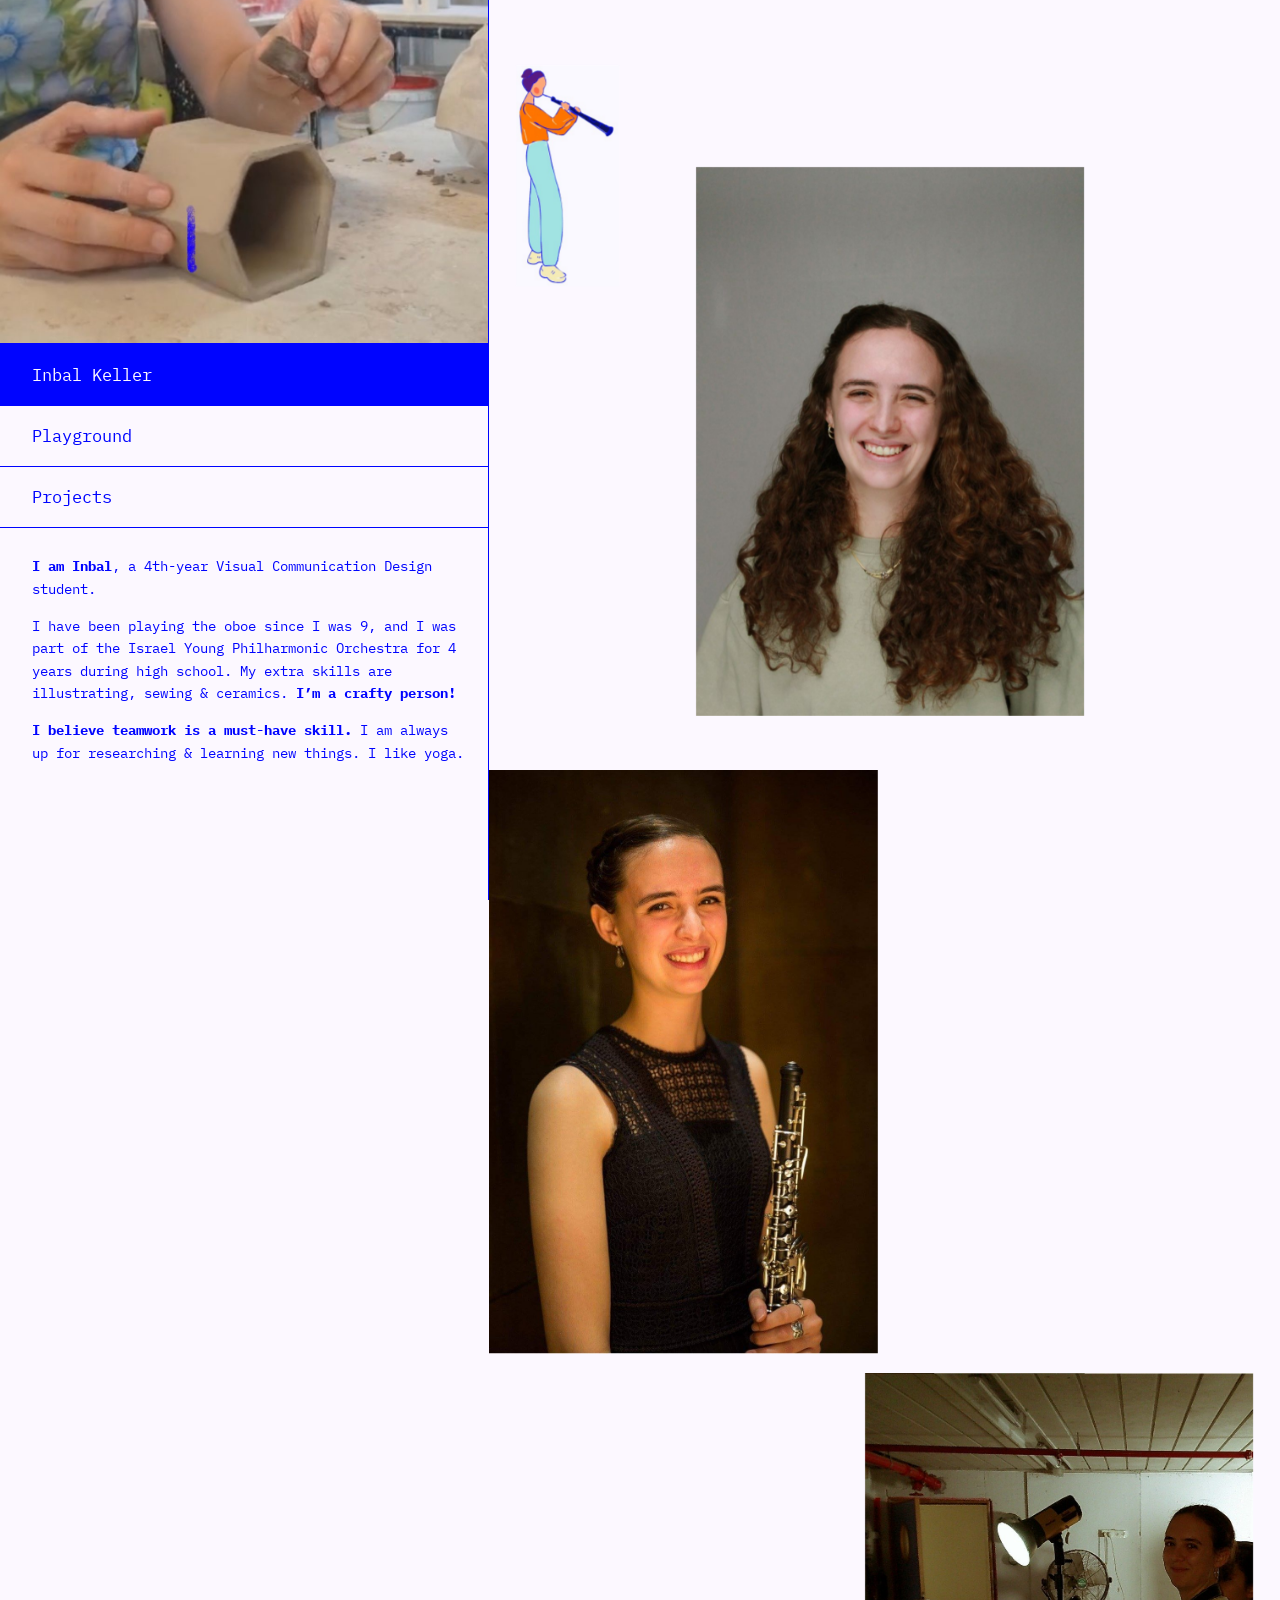
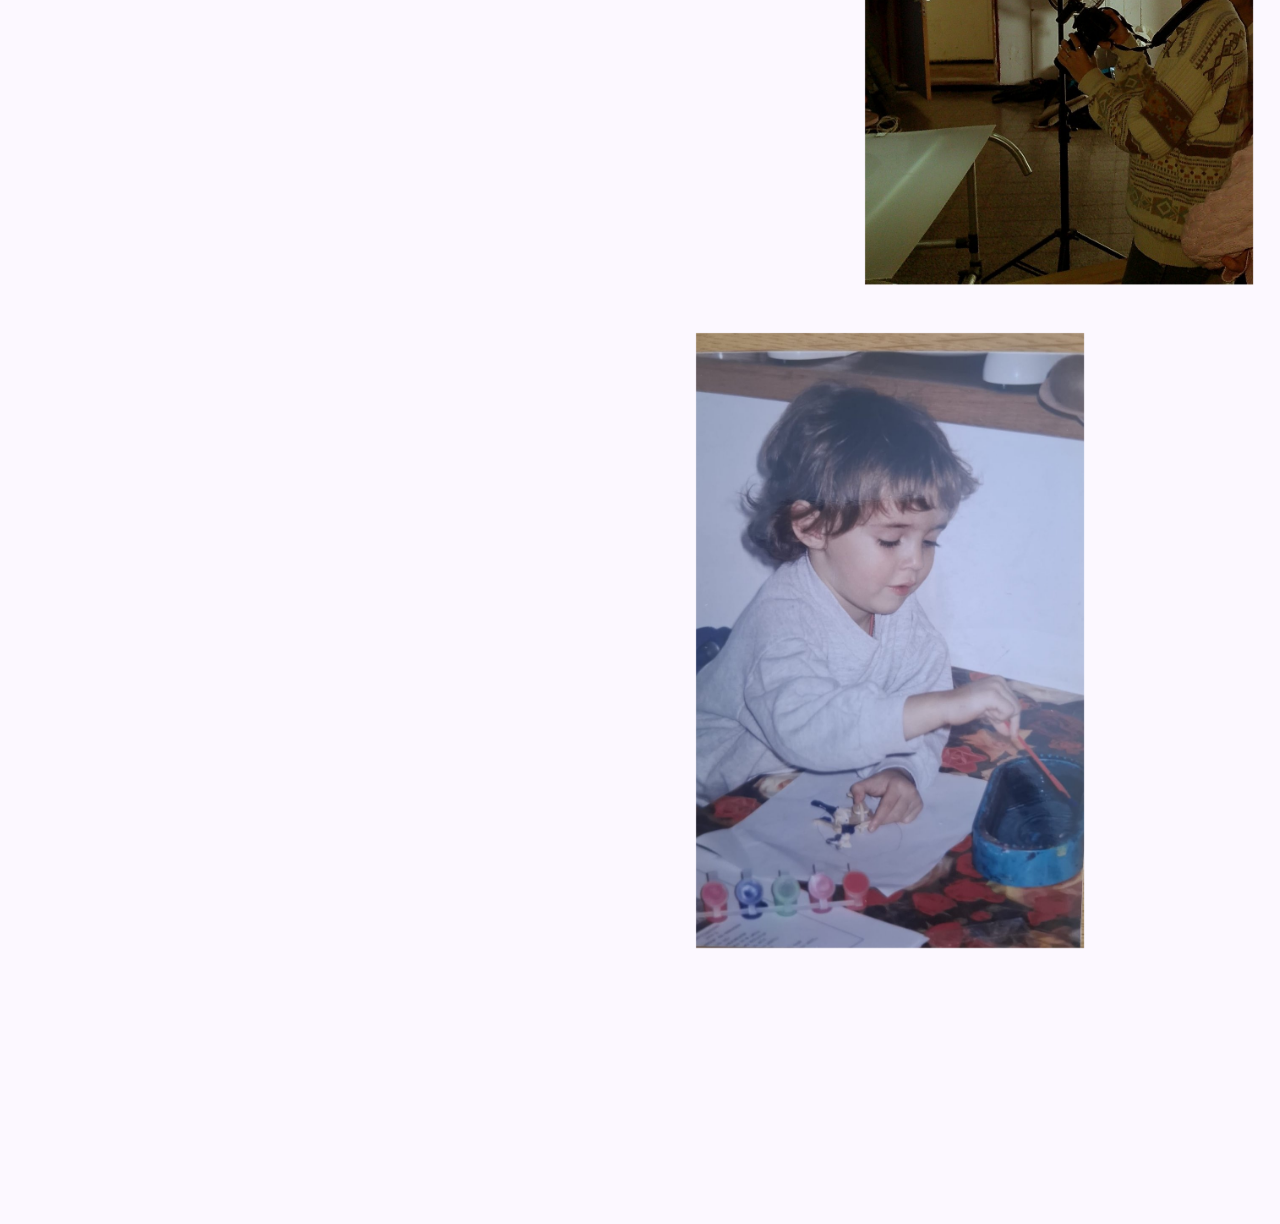
==== about.html @ 400878f7 "Nav: project names with their subtitles site wide Co-Authored-By: Claude Opus 5.5 <noreply@anthropic" ====
<!DOCTYPE html>
<html lang="en">
<head>
  <meta charset="UTF-8">
  <meta name="viewport" content="width=device-width, initial-scale=1.0">
  <title>Inbal Keller | About</title>
  <meta name="description" content="About Inbal Keller — 4th-year Visual Communication Design student, oboist, illustrator and ceramicist.">
  <link rel="canonical" href="https://inbalkeller.com/about.html">
  <meta property="og:type" content="website">
  <meta property="og:site_name" content="Inbal Keller">
  <meta property="og:title" content="Inbal Keller | About">
  <meta property="og:description" content="About Inbal Keller — 4th-year Visual Communication Design student, oboist, illustrator and ceramicist.">
  <meta property="og:url" content="https://inbalkeller.com/about.html">
  <meta property="og:image" content="https://inbalkeller.com/images/share.jpg">
  <meta property="og:image:width" content="1200">
  <meta property="og:image:height" content="630">
  <meta property="og:image:alt" content="Inbal Keller portfolio home page">
  <meta name="twitter:card" content="summary_large_image">
  <meta name="twitter:title" content="Inbal Keller | About">
  <meta name="twitter:description" content="About Inbal Keller — 4th-year Visual Communication Design student, oboist, illustrator and ceramicist.">
  <meta name="twitter:image" content="https://inbalkeller.com/images/share.jpg">
  <meta name="twitter:image:alt" content="Inbal Keller portfolio home page">
  <link rel="preload" href="fonts/ibm-plex-mono-latin-400-normal.woff2" as="font" type="font/woff2" crossorigin>
  <link rel="stylesheet" href="style.css?v=72">
  <script>
    /* a page that animated its own nav before leaving asks the next page to appear without a second transition */
    window.addEventListener('pagereveal', function (e) {
      try { if (sessionStorage.getItem('vtSkip')) { sessionStorage.removeItem('vtSkip'); if (e.viewTransition) e.viewTransition.skipTransition(); } } catch (x) {}
    });
  </script>
</head>
<body class="theme-about">
  <!-- Mobile: bar + hamburger (replaces the side nav under 900px) -->
  <header class="mobile-bar">
    <a class="mobile-bar__name" href="index.html">Inbal Keller</a>
    <button class="menu-toggle" id="menuToggle" type="button" aria-label="Open menu" aria-expanded="false" aria-controls="mobileMenu">
      <span class="menu-toggle__line"></span><span class="menu-toggle__line"></span><span class="menu-toggle__line"></span>
    </button>
  </header>
  <nav class="mobile-menu" id="mobileMenu" aria-label="Main menu">
    <a class="nav-box" href="about.html" aria-current="page">About</a>
    <a class="nav-box" href="playground.html">Playground</a>
    <a class="nav-box nav-box--active" href="index.html">Projects</a>
    <a class="nav-item" href="kabai.html">Kabai Hamangalim – Unity Gameplay</a>
    <a class="nav-item" href="neighborhology.html">Neighborhology – Illustrated Infographics</a>
    <a class="nav-item" href="dia.html">Dia – UX|UI Diabetes Control Dashboard</a>
    <a class="nav-item" href="missp.html">Miss P. Home for Peculiar – Title Sequence</a>
  </nav>

<div class="layout">
  <aside class="sidebar">
    <div class="pg-side__video crop crop--bottom" style="--w:100%; background-image:url(images/playground-pottery-poster.jpg)">
      <video src="web-videos/pottery.mp4" autoplay muted loop playsinline></video>
    </div>
    <nav class="snav" aria-label="Main menu">
      <span class="snav__current" aria-current="page">Inbal Keller</span>
      <a class="snav__row" href="playground.html">Playground</a>
      <a class="snav__row" href="index.html">Projects</a>
    </nav>
    <div class="about-text">
      <p><b>I am Inbal</b>, a 4th-year Visual Communication <br>Design student.</p>
      <p>I have been playing the oboe since I was 9, and I <br>was part of the Israel Young Philharmonic <br>Orchestra for 4 years during high school. My <br>extra skills are illustrating, sewing &amp; <br>ceramics. <b>I’m a crafty person!</b></p>
      <p><b>I believe teamwork is a must-have skill.</b> <br>I am always up for researching &amp; learning new <br>things. I like yoga.</p>
    </div>
  </aside>

  <main class="content about">
    <img class="about-girl" src="images/about-oboe-girl.jpg" alt="Illustration of Inbal playing the oboe" width="260" height="560">
    <!-- Photos scroll up and stick near the top, stacking (Figma prototype) -->
    <div class="ph" style="--top:197; --left:244; --w:459"><img src="images/about-portrait.jpg" alt="Portrait of Inbal Keller" width="918" height="1297"></div>
    <div class="ph" style="--top:910; --left:0; --w:459"><img src="images/about-oboe-photo.jpg" alt="Inbal with her oboe" width="918" height="1380" loading="lazy"></div>
    <div class="ph" style="--top:1622; --left:444; --w:459"><img src="images/about-studio.jpg" alt="Inbal photographing in the studio" width="918" height="1210" loading="lazy"></div>
    <div class="ph" style="--top:2283; --left:244; --w:459"><img src="images/about-child-full.jpg" alt="Inbal as a child" width="918" height="1454" loading="lazy"></div>
  </main>
</div>

<script src="script.js?v=28"></script>
</body>
</html>
---- style.css ----
/* =========================================================
   INBAL KELLER — PORTFOLIO
   Shared styles for every page (mobile-first).
   Source: Figma "portfolio-claude" (exported frames, 1512px wide).
   Desktop (>= 900px) keeps the Figma proportions:
   sidebar 525 / content 987 (of 1512).
   ========================================================= */

/* ---------- Fonts (self-hosted, OFL) ---------- */
@font-face { font-family: "IBM Plex Mono"; font-weight: 400; font-style: normal; font-display: swap; src: url("fonts/ibm-plex-mono-latin-400-normal.woff2") format("woff2"); }
@font-face { font-family: "IBM Plex Mono"; font-weight: 400; font-style: italic; font-display: swap; src: url("fonts/ibm-plex-mono-latin-400-italic.woff2") format("woff2"); }
@font-face { font-family: "IBM Plex Mono"; font-weight: 500; font-style: normal; font-display: swap; src: url("fonts/ibm-plex-mono-latin-500-normal.woff2") format("woff2"); }
@font-face { font-family: "IBM Plex Mono"; font-weight: 700; font-style: italic; font-display: swap; src: url("fonts/ibm-plex-mono-latin-700-italic.woff2") format("woff2"); }
@font-face { font-family: "IBM Plex Mono"; font-weight: 700; font-style: normal; font-display: swap; src: url("fonts/ibm-plex-mono-latin-700-normal.woff2") format("woff2"); }

/* ---------- Design tokens ---------- */
:root {
  --blue: #0004FF;
  --bg: #FCF8FF;            /* page background (home + project pages) */
  --bg-soft: #FCF8FF;       /* one white for the whole site (same as --bg) */
  --bg-dia: #FCF8FF;
  --white: #FCF8FF;          /* one white everywhere */

  --font-plex: "IBM Plex Mono", ui-monospace, Menlo, monospace;

  /* ---- Type scale: exactly three sizes, used everywhere ----
     S = body copy, list items, captions
     M = navigation, sub-headings, buttons, labels
     L = section titles                                         */
  --fs-s: clamp(13px, 0.4vw + 9px, 15px);
  --fs-m: clamp(15px, 0.45vw + 11px, 18px);
  --fs-l: clamp(20px, 0.8vw + 12px, 26px);
  --lh-s: 1.6;
  --lh-m: 1.35;
  --lh-l: 1.2;

  /* ---- Navigation: one system for every page ----
     primary rows (Inbal keller / projects / playground) = M text
     project rows (the four projects)                   = S text */
  /* golden ratio: a main tab is φ (1.618) × a project row */
  --nav-sub-h: clamp(30px, 4.2vh, 40px);
  --nav-h: calc(var(--nav-sub-h) * 1.618);

  /* theme (overridden per page) */
  --c: var(--blue);          /* text, borders, "projects" fill */
  --c-active: #E6E6FF;       /* current project row */
  --c-on: var(--bg);         /* text on filled boxes */
  --font: var(--font-plex);

  --mobile-bar-h: 64px;
  /* one left edge for every nav label, the welcome text and the descriptions */
  --indent: clamp(20px, 2.5vw, 40px);
}

/* Per-page themes (colors from Figma) */
.theme-neighborhology { --c: #E62E36; --c-active: #FFDCE9; }
.theme-kabai          { --c: #0E5140; --c-active: #3AD5AE; }
.theme-missp          { --c: #000000; --c-active: #CECFDE; }
.theme-dia            { --c: #8365AE; --c-active: #E6D5FF; }
.theme-about,
.theme-playground     { --bg: var(--bg-soft); }

/* ---------- Page transitions (cross-document View Transitions) ----------
   Every page opts in, so moving between pages on the same site cross-fades
   instead of flashing white. Browsers without support simply navigate. */
@view-transition { navigation: auto; }

/* Page change: short and smooth. The old page fades out quickly while the new one
   drops straight down; the tabs drop one right after another. Everything finishes
   in about half a second, so nothing waits or gets stuck. */
:root { --vt-ease: cubic-bezier(0.22, 1, 0.36, 1); }
::view-transition-old(root) { animation: vt-fade-out 0.18s linear both; }
::view-transition-new(root) { animation: vt-open 0.45s var(--vt-ease) both; }
@media (min-width: 900px) {
  .side__nav > :nth-child(1), .snav > :nth-child(1) { view-transition-name: tab-1; }
  .side__nav > :nth-child(2), .snav > :nth-child(2) { view-transition-name: tab-2; }
  .side__nav > :nth-child(3), .snav > :nth-child(3) { view-transition-name: tab-3; }
  .snav > :nth-child(4) { view-transition-name: tab-4; }
  .snav > :nth-child(5) { view-transition-name: tab-5; }
  .snav > :nth-child(6) { view-transition-name: tab-6; }
  .snav > :nth-child(7) { view-transition-name: tab-7; }
  .nav-close { view-transition-name: nav-close; }
}
::view-transition-group(tab-1), ::view-transition-group(tab-2), ::view-transition-group(tab-3), ::view-transition-group(tab-4), ::view-transition-group(tab-5), ::view-transition-group(tab-6), ::view-transition-group(tab-7), ::view-transition-group(nav-close) { animation: none; }
/* old tab stays under the new one (lines never vanish), then is gone */
::view-transition-old(tab-1), ::view-transition-old(tab-2), ::view-transition-old(tab-3), ::view-transition-old(tab-4), ::view-transition-old(tab-5), ::view-transition-old(tab-6), ::view-transition-old(tab-7) { animation: vt-hold 0.6s linear both; }
::view-transition-new(tab-1), ::view-transition-new(tab-2), ::view-transition-new(tab-3), ::view-transition-new(tab-4), ::view-transition-new(tab-5), ::view-transition-new(tab-6), ::view-transition-new(tab-7) { animation: vt-open 0.4s var(--vt-ease) both; }
::view-transition-new(tab-2) { animation-delay: 0.03s; }
::view-transition-new(tab-3) { animation-delay: 0.06s; }
::view-transition-new(tab-4) { animation-delay: 0.09s; }
::view-transition-new(tab-5) { animation-delay: 0.11s; }
::view-transition-new(tab-6) { animation-delay: 0.13s; }
::view-transition-new(tab-7) { animation-delay: 0.15s; }
/* the arrow box never moves during a page change */
::view-transition-old(nav-close) { animation: none; opacity: 0; }
::view-transition-new(nav-close) { animation: none; }
@keyframes vt-open  { from { opacity: 0; transform: translateY(-28px); } to { opacity: 1; transform: none; } }
@keyframes vt-fade-out { to { opacity: 0; } }
@keyframes vt-hold { 0%, 99% { opacity: 1; } 100% { opacity: 0; } }
::view-transition-group(root) { animation-duration: 0.45s; }

@media (prefers-reduced-motion: reduce) {
  @view-transition { navigation: none; }
}

/* ---------- Reset ---------- */
*, *::before, *::after { box-sizing: border-box; margin: 0; padding: 0; }

html, body { min-height: 100%; }

body {
  background: var(--bg);
  color: var(--c);
  font-family: var(--font);
  font-size: var(--fs-s);
  line-height: var(--lh-s);
  font-weight: 400;
  -webkit-font-smoothing: antialiased;
  text-rendering: optimizeLegibility;
  font-kerning: normal;
}

img, video { display: block; max-width: 100%; }
img { height: auto; }
a { color: inherit; text-decoration: none; }
ul { list-style: none; }
button { font: inherit; color: inherit; background: none; border: 0; cursor: pointer; }
strong, b { font-weight: 700; }
em { font-style: italic; }

/* Type roles */
.t-s { font-size: var(--fs-s); line-height: var(--lh-s); }
.t-m { font-size: var(--fs-m); line-height: var(--lh-m); }
.t-l { font-size: var(--fs-l); line-height: var(--lh-l); font-weight: 500; letter-spacing: -0.01em; }

:focus-visible { outline: 2px solid var(--c); outline-offset: -4px; }

body.is-loading { overflow: hidden; }

/* =========================================================
   LOADER (home only — first visit in a session)
   ========================================================= */
.loader {
  position: fixed;
  inset: 0;
  z-index: 1000;
  background: var(--bg);
  transition: opacity 0.6s ease, visibility 0.6s ease;
}
.loader__img {
  width: 100%;
  height: 100%;
  max-width: none;
  object-fit: cover;
}
.loader.is-hidden { opacity: 0; visibility: hidden; pointer-events: none; }
.loader.crop { position: fixed; }
.loader-seen .loader { display: none; }
/* Phone: zoom the loader onto the pot's dark opening (no face) */
@media (max-width: 899px) {
  .loader.crop { --w: 106vh !important; --fx: -45% !important; --fy: -73.5% !important; background-size: auto 189vh; background-position: 45% 94%; }  /* shows the hands and the blue writing, never the face */
}
.loader-seen body.is-loading { overflow: auto; }

/* =========================================================
   HOME — nav building blocks
   ========================================================= */
.nav-box {
  display: flex;
  align-items: center;
  justify-content: flex-start;
  width: 100%;
  padding: 0 var(--indent);
  background: var(--bg);
  color: var(--c);
  border-bottom: 1px solid var(--c);
  text-align: left;
  transition: background-color 0.2s ease;
  font-size: var(--fs-m);
  line-height: var(--lh-m);
}
.nav-box--active { background: var(--c); color: var(--c-on); }

.nav-box { height: var(--nav-h); flex: none; }

.nav-item {
  display: flex;
  align-items: center;
  width: 100%;
  justify-content: flex-start;
  text-align: left;
  height: var(--nav-sub-h);
  padding: 0 var(--indent);
  background: var(--bg);
  color: var(--c);
  border-bottom: 1px solid var(--c);
  font-size: var(--fs-s);
  line-height: 1.35;
  transition: background-color 0.2s ease;
}
.nav-item:hover, .nav-item.is-hover { background: #E6E6FF; }

/* ---------- Home: mobile bar + hamburger ---------- */
.mobile-bar {
  font-size: var(--fs-m);
  position: sticky;
  top: 0;
  z-index: 100;
  display: flex;
  align-items: center;
  justify-content: space-between;
  height: var(--mobile-bar-h);
  padding: 0 var(--indent);
  background: var(--bg);
  border-bottom: 1px solid var(--c);
}
.menu-toggle { position: relative; width: 32px; height: 24px; }
.menu-toggle__line {
  position: absolute; left: 0; width: 100%; height: 2px;
  background: var(--c);
  transition: transform 0.3s ease, opacity 0.3s ease;
}
.menu-toggle__line:nth-child(1) { top: 0; }
.menu-toggle__line:nth-child(2) { top: 11px; }
.menu-toggle__line:nth-child(3) { top: 22px; }
.menu-toggle[aria-expanded="true"] .menu-toggle__line:nth-child(1) { transform: translateY(11px) rotate(45deg); }
.menu-toggle[aria-expanded="true"] .menu-toggle__line:nth-child(2) { opacity: 0; }
.menu-toggle[aria-expanded="true"] .menu-toggle__line:nth-child(3) { transform: translateY(-11px) rotate(-45deg); }

.mobile-menu {
  position: fixed;
  top: var(--mobile-bar-h); left: 0; right: 0; bottom: 0;
  z-index: 99;
  display: flex;
  flex-direction: column;
  background: var(--bg);
  overflow-y: auto;
  transform: translateY(-100%);
  visibility: hidden;
  transition: transform 0.35s ease, visibility 0.35s ease;
}
.mobile-menu.is-open { transform: translateY(0); visibility: visible; }
.mobile-menu .nav-box, .mobile-menu .nav-item { flex: none; }
.mobile-menu [aria-current="page"] { background: var(--c-active); }
.mobile-bar__name { font-size: var(--fs-m); }
/* inner pages on mobile: the side nav moves into the hamburger */
@media (max-width: 899px) {
  .sidebar .snav { display: none; }
}
body.menu-open { overflow: hidden; }

/* ---------- Home: mobile stack ---------- */
.side__video { width: 100%; aspect-ratio: 404 / 421; }

/* Zoomed / cropped video, positioned like the Figma frame.
   --w = video width relative to the box, --fx/--fy = focal point */
.crop { position: relative; overflow: hidden; background: #000 center / cover no-repeat; }
.crop > video {
  position: absolute;
  left: 50%; top: 50%;
  width: var(--w, 100%) !important;
  height: auto !important;
  max-width: none;
  transform: translate(var(--fx, -50%), var(--fy, -50%));
}
/* Pottery video: anchored to the bottom so the hands and writing are never cut */
.crop--bottom > video {
  top: auto !important;
  bottom: 0;
  transform: translate(-50%, 3%) !important;   /* a bit more of the top, a bit less desk: the whole mug shows */
  aspect-ratio: 720 / 1280;   /* the pottery video is portrait */
}
.side__nav { display: none; }
.project-list { display: none; }
.welcome { padding: 40px; border-bottom: 1px solid var(--c); }

.tiles__row { display: flex; flex-direction: column; }
.tile { display: block; overflow: hidden; }
.tile { min-width: 0; min-height: 0; }
.tile img, .tile video { width: 100%; height: 100%; max-width: none; object-fit: cover; }
.tile--missp video { object-position: left center; }

/* Tile hover (Figma prototype): tile fades out, blue label appears */
.tile { position: relative; }
.tile::after {
  content: "";
  position: absolute; inset: 0;
  background: rgba(252, 248, 255, 0.8);
  opacity: 0;
  transition: opacity 0.3s ease;
  pointer-events: none;
}
.tile__label {
  /* Figma: IBM Plex Mono bold italic, centred on each tile */
  position: absolute;
  z-index: 2;
  inset: 0;
  display: flex;
  align-items: center;
  justify-content: center;
  padding: 0 16px;
  text-align: center;
  color: var(--blue);
  font-weight: 700;
  font-style: italic;
  font-size: var(--fs-m);
  line-height: var(--lh-m);
  opacity: 0;
  transition: opacity 0.3s ease;
  pointer-events: none;
}
.tile:hover::after, .tile:focus-visible::after,
.tile:hover .tile__label, .tile:focus-visible .tile__label { opacity: 1; }
/* phones: the first tap shows the hover look (class added in script.js), the second tap opens the project */
.tile.is-tapped::after, .tile.is-tapped .tile__label { opacity: 1; }
.tile--neighborhology { aspect-ratio: 437 / 519; }
.tile--missp          { aspect-ratio: 671 / 519; }
.tile--kabai          { aspect-ratio: 641 / 461; }
.tile--dia            { aspect-ratio: 467 / 461; background: var(--bg-dia); }

/* =========================================================
   INNER PAGES — sidebar (mobile first)
   ========================================================= */
.layout { display: flex; flex-direction: column; }

.sidebar { container-type: inline-size; border-bottom: 1px solid var(--c); }

.snav { display: flex; flex-direction: column; }
.snav a, .snav span {
  display: flex;
  align-items: center;
  justify-content: flex-start;
  text-align: left;
  padding: 0 var(--indent);
  border-bottom: 1px solid var(--c);
  background: var(--bg);
  color: var(--c);
  font-size: var(--fs-m);
  line-height: var(--lh-m);
  transition: background-color 0.2s ease;
}
.snav a, .snav span { height: var(--nav-h); flex: none; }
.snav__group   { background: var(--c) !important; color: var(--c-on) !important; }
.snav a.snav__item, .snav span.snav__item { height: auto; min-height: var(--nav-sub-h); padding-top: 4px; padding-bottom: 4px; font-size: var(--fs-s); line-height: 1.3; }
.snav__item[aria-current="page"] { background: var(--c-active) !important; }
.snav a:hover { background: var(--c-active); }

.desc { padding: 32px var(--indent) 40px; max-width: 44em; }
.desc h2 {
  font-size: var(--fs-m);
  line-height: var(--lh-m);
  font-weight: 500;
}
.desc p {
  font-size: var(--fs-s);
  line-height: var(--lh-s);
  font-weight: 400;
  margin-top: 0.4em;
}
.desc p + h2 { margin-top: 1.6em; }
/* text re-flows naturally instead of hard Figma line breaks */
.desc br, .about-text br, .canvas .t-b br, .canvas .t-r br { display: none; }

.content { container-type: inline-size; min-width: 0; }

/* Content building blocks */
.block-img { display: block; width: 100%; height: auto; }
.block-video { position: relative; width: 100%; overflow: hidden; background: transparent; }
.block-video video { width: 100%; height: 100%; object-fit: cover; }

.cta {
  display: flex;
  align-items: center;
  justify-content: center;
  min-height: 100px;
  background: var(--cta-bg, var(--c));
  color: var(--cta-fg, var(--bg));
  font-family: var(--font-plex);
  font-size: var(--fs-m);
  line-height: var(--lh-m);
  font-weight: 500;
  transition: opacity 0.2s ease;
}
.cta:hover { opacity: 0.9; }

/* Free-form section (absolutely placed on desktop, stacked on mobile) */
.canvas { position: relative; padding: 32px 20px; }
.canvas > * + * { margin-top: 24px; }
.canvas img { width: 100%; height: auto; }
.canvas .t-h { font-size: var(--fs-l); line-height: var(--lh-l); font-weight: 500; letter-spacing: -0.01em; }
.canvas .t-b, .canvas .t-r { font-size: var(--fs-s); line-height: var(--lh-s); font-weight: 400; }
.canvas .t-h + .t-b, .canvas .t-h + .t-r { margin-top: 10px; }
.canvas .label { font-size: var(--fs-m); line-height: var(--lh-m); font-weight: 500; }

/* Miss P black section */
.missp-black { background: #000; color: #fff; font-family: var(--font-plex); }

/* Kabai white section */
.fbx-section { background: var(--white); padding: 32px var(--indent) 40px; }
.fbx-section .label { font-size: var(--fs-m); line-height: var(--lh-m); font-weight: 500; margin-bottom: 16px; }
/* loose, staggered layout: 4 on top, 3 below shifted half a step, alternating heights */
.fbx-row { display: grid; grid-template-columns: repeat(8, 1fr); gap: 0; }
.fbx { grid-column: span 2; }
.fbx:nth-child(5) { grid-column: 2 / span 2; }
.fbx:nth-child(even) { transform: translateY(9%); }
.fbx:nth-child(n+5) { margin-top: -4%; }
@media (max-width: 899px) { .fbx-row { grid-template-columns: repeat(4, 1fr); } .fbx:nth-child(5) { grid-column: span 2; } .fbx:nth-child(7) { grid-column: 2 / span 2; } .fbx:nth-child(n+5) { margin-top: 0; } }
.fbx { margin: 0; display: flex; flex-direction: column; min-height: 0; }
.fbx model-viewer {
  flex: 1 1 auto; width: 100%; aspect-ratio: 1 / 1; height: auto; min-height: 0; display: block;
  background: transparent; border: 0;
  --poster-color: transparent; --progress-bar-color: transparent; cursor: grab;
  clip-path: inset(0 0 2px 0);   /* hide a 1px loading line at the bottom edge */
}
.fbx model-viewer:active { cursor: grabbing; }
.fbx figcaption { margin-top: 8px; font-size: var(--fs-s); }
.kabai-white { background: var(--white); min-height: 240px; }

/* Playground: panels stack — each sticks, the next scrolls over it */
.pg-panel { position: relative; overflow: hidden; background: var(--bg); }
.pg-panel > img { display: block; width: 100%; height: 100%; object-fit: cover; }
/* every item sticks; the next one slides up over it (desktop + mobile) */
.pg-panel { position: sticky; top: var(--stick, 0px); box-shadow: 0 -12px 30px rgba(0,0,0,0.18); }
/* Playground media stack */
.pg-stack { position: relative; }
.pg-stack img { width: 100%; height: auto; }
.pg-video { position: absolute; overflow: hidden; }
.pg-video video { width: 100%; height: 100%; object-fit: cover; }
.pg-video--interceptor { left: calc(78 / 986 * 100%); top: calc(812 / 3485 * 100%); width: calc(848 / 986 * 100%); height: calc(478 / 3485 * 100%); }
.pg-video--stutter     { left: calc(114 / 986 * 100%); top: calc(1421 / 3485 * 100%); width: calc(776 / 986 * 100%); height: calc(435 / 3485 * 100%); }


/* Playground sidebar */
.pg-side__video { width: 100%; aspect-ratio: 524 / 384; border-bottom: 1px solid var(--c); }
.theme-playground .snav a, .theme-playground .snav span { background: var(--white); }
.theme-playground .snav__current { background: var(--c) !important; color: var(--c-on) !important; }

/* About */
.about-text { padding: 28px var(--indent); font-size: var(--fs-s); line-height: var(--lh-s); }
.about-text p + p { margin-top: 1em; }
.about { display: flex; flex-direction: column; gap: 24px; padding: 24px 20px 40px; }
.about-girl { width: 90px; }
.about .ph img { width: 100%; height: auto; }
.snav__current { background: var(--c) !important; color: var(--c-on) !important; }

/* Mobile: comfortable reading sizes */
@media (max-width: 899px) {
  :root { --fs-s: 15px; --fs-m: 17px; --fs-l: 22px; --nav-sub-h: 40px; --nav-h: calc(40px * 1.618); }
  .canvas { aspect-ratio: auto !important; }
  .canvas > * { width: auto !important; }
  .canvas img { width: 100% !important; }
  .cta { aspect-ratio: auto !important; }
}

/* =========================================================
   DESKTOP (>= 900px) — Figma 1512 wide, scaled proportionally
   ========================================================= */
@media (min-width: 900px) {

  /* ---------- Home ---------- */
  .mobile-bar, .mobile-menu { display: none; }

  .home {
    display: flex; height: 100vh; overflow: hidden;
  }


  .side {
    flex: 0 0 calc(404 / 1512 * 100%);   /* Figma home: 404 of 1512 */
    display: grid;
    /* Figma reference: video 288 · rows 103 / 92 / 94 · text area 373 (of 950) */
    grid-template-rows: minmax(0, 288fr) minmax(0, 103fr) minmax(0, 92fr) minmax(0, 94fr) minmax(0, 373fr);
    height: 100%;
    border-right: 1px solid var(--c);
  }
  .side__video { width: 100%; height: 100%; aspect-ratio: auto; min-height: 0; }
  .side__nav { display: contents; }
  .side__nav .nav-box { height: auto; }
  .side__nav .nav-box--first { border-top: 1px solid var(--c); }
  .side__slot { position: relative; min-height: 0; display: flex; flex-direction: column; overflow: hidden; }

  /* Project list: hidden until hovered/clicked, then grows open ("smart animate")
     and pushes the welcome text down — as in Figma "home open bar". */
  .project-list {
    display: grid;
    --row: max(var(--nav-sub-h), 5.1vh);   /* Figma open bar: ~44 of 856 */
    grid-template-rows: repeat(4, auto);
    flex: none;
    max-height: 0;
    overflow: hidden;
    transition: max-height 0.55s cubic-bezier(0.34, 1.25, 0.64, 1);
  }
  .project-list.is-open { max-height: calc(var(--row) * 6); }
  .project-list .nav-item { height: auto; min-height: var(--row); padding-top: 4px; padding-bottom: 4px; line-height: 1.3; }
  .project-list li {
    opacity: 0;
    transform: translateY(-10px);
    transition: opacity 0.3s ease, transform 0.45s cubic-bezier(0.34, 1.56, 0.64, 1);
  }
  .project-list.is-open li { opacity: 1; transform: none; }
  .project-list.is-open li:nth-child(2) { transition-delay: 0.05s; }
  .project-list.is-open li:nth-child(3) { transition-delay: 0.1s; }
  .project-list.is-open li:nth-child(4) { transition-delay: 0.15s; }
  .project-list.is-open + .welcome { margin-top: 3vh; }

  .welcome {
    /* Figma reference: left-aligned, same size as the nav, ~63/950 below the nav */
    position: static;
    margin: 6.6vh 16px 0 var(--indent);
    transition: margin-top 0.55s cubic-bezier(0.34, 1.25, 0.64, 1);
    padding: 0; border: 0;
    text-align: left;
    font-size: var(--fs-m);
    line-height: 1.3;
  }
  .project-list li { display: flex; }


  .tiles { flex: 1 1 auto; display: flex; flex-direction: column; height: 100%; }
  .tiles__row { flex-direction: row; min-height: 0; }
  .tiles__row--top    { flex: 519 1 0; }
  .tiles__row--bottom { flex: 461 1 0; }
  .tile { aspect-ratio: auto; height: 100%; }
  .tile--neighborhology { flex: 437 1 0; }
  .tile--missp          { flex: 671 1 0; }
  .tile--kabai          { flex: 641 1 0; }
  .tile--dia            { flex: 467 1 0; }

  /* ---------- Inner pages ---------- */
  /* 1u = 1px of the 1512px Figma frame */
  .layout {
    --u: calc(100vw / 1512);
    flex-direction: row;
    align-items: flex-start;
  }

  .sidebar {
    position: sticky;
    top: 0;
    flex: 0 0 calc(525 / 1512 * 100%);
    height: 100vh;
    overflow: hidden;           /* nav stays fixed on the left, never scrolls */
    border-bottom: 0;
    border-right: 1px solid var(--c);
  }

  .content { flex: 1 1 0; }

  /* Figma nav: name 143 · projects 87 · items 36 · playground 48 */
  .snav { border-top: 1px solid var(--c); }
  /* rows follow the Figma proportions, but shrink on short screens
     so the whole sidebar always fits without scrolling */


  .desc { padding: min(calc(var(--u) * var(--pt, 42)), 3vh) calc(var(--u) * 20) 8px var(--indent); }
  .desc p + h2 { margin-top: min(1.6em, 2vh); }
  .desc { max-width: none; }

  .cta { min-height: 0; }

  /* Free-form canvas: children placed with design coordinates */
  .canvas { padding: 0; }
  .canvas > * + * { margin-top: 0; }
  .canvas > * { position: absolute; }

  .kabai-white { min-height: 0; }

  /* Playground sidebar: video 384 · rows 178 / 232 / 178 */
  .theme-playground .snav { border-top: 0; }
  /* video fills the column above the nav, like Home */
  .theme-playground .sidebar { display: flex; flex-direction: column; }
  .theme-playground .pg-side__video { aspect-ratio: auto; flex: 0 1 calc(var(--u) * 384); min-height: 72px; }
  .theme-playground .snav { flex: none; border-bottom: 1px solid var(--c); }
  .theme-playground .snav a:last-child, .theme-playground .snav span:last-child { border-bottom: 0; }

  /* About: same sidebar as Playground (video, nav, text);
     photos scroll and stick near the top, stacking (Figma prototype).
     Content = 2580 design px tall. */
  .theme-about .sidebar { display: flex; flex-direction: column; }
  /* Figma: video 420px tall (of 1512); shrinks on short screens so the text always fits */
  .theme-about .pg-side__video { aspect-ratio: auto; flex: 0 1 calc(var(--u) * 420); min-height: 72px; }
  .theme-about .snav, .theme-about .about-text { flex: none; }
  .theme-about .about-text { padding: min(calc(var(--u) * 40), 3vh) 20px 16px var(--indent); }
  .about { display: block; position: relative; padding: 0;
    /* tall enough for the last (baby) photo to scroll all the way up and stick at the top too */
    height: max(calc(var(--u) * 3020), calc(var(--u) * 2273 + 100vh)); }
  .about-girl { position: absolute; left: calc(var(--u) * 32); top: calc(var(--u) * 77); width: calc(var(--u) * 121); }
  .about .ph {
    position: absolute;
    top: calc(var(--u) * var(--top));
    bottom: 0;
    left: calc(var(--u) * var(--left));
    width: calc(var(--u) * var(--w));
  }
  .about .ph img { position: sticky; top: calc(var(--u) * 10); width: 100%; }
}

/* ---------- Playground layers (Figma: each image is its own layer) ----------
   Positions are Figma px inside the 987px-wide content column; --pu scales them.
   Three sections (flowers, dog, frame of photos): each one stops when its bottom
   reaches the bottom of the screen, and the next section slides up over it. */
.pg-layers { position: relative; container-type: inline-size; --pg-top: var(--mobile-bar-h); }
.pg-layers > * { --pu: calc(100cqw / 987); }
.pg-group { background: var(--bg); position: relative; height: calc(var(--gh) * var(--pu)); overflow-x: clip; }  /* scrolls normally, like the Figma prototype */
.pg-group:first-child { overflow: clip; }
.pgl { position: absolute; left: calc(var(--x) * var(--pu)); top: calc(var(--y) * var(--pu)); width: calc(var(--w) * var(--pu)); height: calc(var(--h) * var(--pu)); }
.pgl__in { display: block; width: 100%; height: 100%; max-width: none; }
img.pgl__in { object-fit: cover; }
.pgl__video { overflow: hidden; }
.pgl__video video { width: 100%; height: 100%; object-fit: cover; }
@media (min-width: 900px) { .pg-layers { --pg-top: 0px; } }

/* DIA: micro animations play on top of the page image, in their Figma spots */
.dia-anim { position: relative; }
.dia-anim > img { display: block; width: 100%; height: auto; }
.dia-anim__v { position: absolute; object-fit: cover; display: block; }

/* ---------- One nav for every page (desktop) ----------
   Golden ratio: the left column is 1 : 1.618 to the content (38.2% of the width),
   and the pottery video above the nav is 38.2% of the screen height.
   Every tab has the same height on every page. */
@media (min-width: 900px) {
  :root { --side-w: calc(100% / 2.618); --vid-h: calc(100vh / 2.618); }
  .side, .sidebar { flex: 0 0 var(--side-w) !important; }
  .side { display: flex !important; flex-direction: column; }
  .side__video { flex: 0 0 var(--vid-h) !important; height: var(--vid-h) !important; }
  .side__nav .nav-box { height: var(--nav-h) !important; flex: none; }
  .side__slot { flex: 1 1 0; }
  .theme-playground .pg-side__video, .theme-about .pg-side__video { flex: 0 0 var(--vid-h) !important; height: var(--vid-h); min-height: 0; }
  .snav a, .snav span { height: var(--nav-h); }
  .snav a.snav__item, .snav span.snav__item { height: var(--nav-sub-h); min-height: 0; padding-top: 0; padding-bottom: 0; }
  .project-list { --row: var(--nav-sub-h); }
  .project-list .nav-item { height: var(--nav-sub-h); min-height: 0; padding-top: 0; padding-bottom: 0; }
}

/* Playground (Figma): the three tabs share all the space under the video */
@media (min-width: 900px) {
  .theme-playground .snav { flex: 1 1 auto; display: flex; flex-direction: column; border-bottom: 0; }
  .theme-playground .snav > a, .theme-playground .snav > span { flex: 1 1 0; height: auto; min-height: var(--nav-h); }
  .theme-playground .snav > :last-child { border-bottom: 0; }
}

/* Home: a thin blue stroke around every project tile (one line between tiles, never doubled) */
.tile { position: relative; }
.tile::before {
  content: ""; position: absolute; inset: 0; pointer-events: none; z-index: 3;
  border-right: 1px solid var(--blue); border-bottom: 1px solid var(--blue);
}
.tiles__row--top .tile::before { border-top: 1px solid var(--blue); }
@media (max-width: 899px) { .tile::before { border-left: 1px solid var(--blue); } .tiles__row--top .tile:first-child::before { border-top: 0; } }

/* ---------- Magnetic intro (first visit only, Home) ----------
   Every tab and tile flies in from a different side of the screen in a straight
   line and snaps into place with a small magnetic overshoot. */
html.intro body { overflow: hidden; }
html.intro .side__video, html.intro .side__nav > *, html.intro .welcome, html.intro .tile,
html.intro .mobile-bar {
  animation: mag-in 0.75s cubic-bezier(0.34, 1.3, 0.64, 1) both; will-change: transform;
}
@keyframes mag-in { from { transform: var(--from); opacity: 0; } 25% { opacity: 1; } to { transform: none; opacity: 1; } }
html.intro .side__video                 { --from: translateY(-100vh); animation-delay: 0.03s; }
html.intro .side__nav > :nth-child(1)   { --from: translateX(-100vw); animation-delay: 0.12s; }
html.intro .side__nav > :nth-child(2)   { --from: translateX(100vw);  animation-delay: 0.17s; }
html.intro .side__nav > :nth-child(3)   { --from: translateX(-100vw); animation-delay: 0.23s; }
html.intro .welcome                     { --from: translateY(100vh);  animation-delay: 0.30s; }
html.intro .tile--neighborhology        { --from: translateY(-100vh); animation-delay: 0.07s; }
html.intro .tile--missp                 { --from: translateX(100vw);  animation-delay: 0.15s; }
html.intro .tile--kabai                 { --from: translateY(100vh);  animation-delay: 0.20s; }
html.intro .tile--dia                   { --from: translateX(100vw);  animation-delay: 0.25s; }
html.intro .mobile-bar                  { --from: translateY(-100%); }
/* the old video loader is gone */
.loader { display: none !important; }

/* ---------- Project pages: the whole nav column can be closed ----------
   Closing slides the nav away to the left and the project fills the screen;
   a slim tab on the left edge brings it back. */
.nav-close { display: none; }
@media (min-width: 900px) {
  .sidebar { transition: flex-basis 0.6s cubic-bezier(0.65, 0, 0.35, 1), border-color 0.6s; }
  .layout.nav-closed .sidebar { flex-basis: 0 !important; border-right-color: transparent; }
  /* Figma: a square box hanging off the top of the nav, same stroke, thin arrow */
  .nav-close {
    display: grid; place-items: center;
    position: fixed; z-index: 50; top: 0; left: var(--nav-edge, calc(100vw / 2.618));
    width: clamp(56px, calc(100vw * 80 / 1512), 92px); aspect-ratio: 1;
    background: var(--bg); color: var(--c);
    border: 0; border-right: 1px solid var(--c); border-bottom: 1px solid var(--c); border-top: 0; border-left: 0; outline: none; box-shadow: none; -webkit-appearance: none; appearance: none;
    cursor: pointer; transition: left 0.6s cubic-bezier(0.65, 0, 0.35, 1), background-color 0.2s;
  }
  .nav-close:hover { background: var(--c-active); }
  .nav-close svg { width: 46%; height: 46%; transition: transform 0.6s cubic-bezier(0.65, 0, 0.35, 1); }
  .layout.nav-closed .nav-close { left: 0; border-left: 0; }
  .layout.no-anim .sidebar, .layout.no-anim .nav-close, .layout.no-anim .nav-close svg { transition: none; }
}
@media (min-width: 900px) {
  /* while the nav slides away its contents keep their size (no squeezing) */
  .layout:has(.nav-close) .sidebar > * { width: var(--side-px, calc(100vw / 2.618)); flex-shrink: 0; }
  .layout.nav-closed .sidebar { border-right-width: 0; }
}

.nav-close:focus-visible { outline: 2px solid var(--c); outline-offset: -4px; }

/* ---------- Neighborhology changing data card ---------- */
.ncard-wrap{position:relative}
.ncard-wrap>img{display:block;width:100%;height:auto}
.ncard{position:absolute}
.ncard__img{position:absolute;inset:0;width:100%;height:100%;opacity:0;transition:opacity .25s;pointer-events:none}
.ncard__img.is-on{opacity:1}
.ncard__btn{position:absolute;top:93.7%;height:5.2%;cursor:pointer;background:transparent;border:0;padding:0}
.ncard__next{left:30%;width:40%}
.ncard__prev{left:33%;width:16%;display:none}
.ncard__fwd{left:50.4%;width:16%;display:none}
.ncard:not([data-i="0"]) .ncard__next{display:none}
.ncard:not([data-i="0"]) .ncard__prev,.ncard:not([data-i="0"]) .ncard__fwd{display:block}

/* ---------- Nav closed: the project grows, but keeps the same view ----------
   The column gets bigger than in the grid, but never so big that a full
   picture (or the data card) no longer fits the screen. Centered. */
@media (min-width: 900px) {
  .layout:has(.nav-close) .content { transition: padding 0.6s cubic-bezier(0.65, 0, 0.35, 1); }
  .layout.nav-closed .content { padding-inline: max(0px, calc((100vw - 130vh) / 2)); }
  .layout.no-anim .content { transition: none; }
  /* Kabai 3D section scales with the column like the pictures do */
  .fbx-section { padding: 3.43cqw 4.05cqw 4.28cqw; }
  .fbx-section .label { font-size: max(var(--fs-m), 1.82cqw); line-height: 1.4; margin-bottom: 1.71cqw; }
  .fbx figcaption { font-size: max(var(--fs-s), 1.5cqw); margin-top: 0.86cqw; }
}
.ncard { cursor: pointer; }

/* ---------- Neighborhology: view each map full screen ---------- */
.nzoom-wrap { position: relative; }
.nzoom-wrap > img { display: block; width: 100%; height: auto; }
.nzoom {
  position: absolute; padding: 0; border: 0; background: transparent;
  cursor: url("data:image/svg+xml,%3Csvg xmlns='http://www.w3.org/2000/svg' width='48' height='48' viewBox='0 0 48 48'%3E%3Ccircle cx='24' cy='24' r='20' fill='none' stroke='%23E62E36' stroke-width='2'/%3E%3C/svg%3E") 24 24, zoom-in;
}
.nzoom:focus-visible { outline: 2px solid var(--c); outline-offset: -2px; }
.lightbox {
  position: fixed; inset: 0; z-index: 200; background: var(--bg);
  display: grid; place-items: center; opacity: 0; transition: opacity 0.25s ease;
}
.lightbox[hidden] { display: none; }
.lightbox.is-open { opacity: 1; }
.lightbox__img { max-width: 100vw; max-height: 100vh; width: auto; height: 100vh; object-fit: contain; display: block; }
.lightbox__x {
  position: fixed; top: 0; right: 0; display: grid; place-items: center;
  width: clamp(56px, calc(100vw * 80 / 1512), 92px); aspect-ratio: 1;
  background: var(--bg); color: var(--c); cursor: pointer; padding: 0;
  border: 0; border-left: 1px solid var(--c); border-bottom: 1px solid var(--c);
}
.lightbox__x:hover { background: var(--c-active); }
.lightbox__x svg { width: 46%; height: 46%; }
html.lb-open, html.lb-open body { overflow: hidden; }

/* Playground: the flowers and the dog stay put as a background,
   and the first two videos scroll over them, until the postcards slide in. */
.pg-group--stick { height: calc((var(--gh) + var(--gx)) * var(--pu)); }
.pg-bg {
  position: sticky; display: block;
  top: min(var(--pg-top), calc(100vh - var(--bh) * var(--pu)));
  height: calc(var(--bh) * var(--pu)); overflow: hidden;
}
.pg-group--stick > .pgl { z-index: 1; }

/* Prototype buttons: always as wide as the screen, also when the nav is closed */
@media (min-width: 900px) {
  .layout.nav-closed .cta { margin-inline: calc(-1 * max(0px, calc((100vw - 130vh) / 2))); transition: margin 0.6s cubic-bezier(0.65, 0, 0.35, 1); }
}
/* DIA: "Skip To Prototype" follows the user while scrolling */
.cta--sticky { position: sticky; bottom: 0; z-index: 40; }
/* button height follows the project column (Figma ratio), never the screen width */
.cta { height: calc(100cqw * var(--cta-h, 152) / 986); aspect-ratio: auto; }
/* data card buttons: exact Figma hit areas (set inline) */
.ncard__btn { top: auto; height: auto; }
.ncard__img { object-fit: fill; }
/* Miss P.: when the nav is closed, the sides are the same black as the project */
@media (min-width: 900px) { .theme-missp .layout.nav-closed .content { background: #000; } }

/* Playground: page background from Figma (the nav keeps its own colors) */
.theme-playground { --pg-bg: #FEFDEF; }
.theme-playground .content, .theme-playground .pg-group { background: var(--pg-bg); }
/* data card arrows: nav-bar red boxes, arrow centred (← mirrors →) */
.ncard__prev, .ncard__fwd {
  background: #fff; color: var(--c); border: max(1.5px, 0.16cqw) solid var(--c);
  display: none; place-items: center; container-type: normal;
}
.ncard:not([data-i="0"]) .ncard__prev, .ncard:not([data-i="0"]) .ncard__fwd { display: grid; }
.ncard__prev svg, .ncard__fwd svg { width: 46%; height: auto; display: block; }
.ncard__fwd svg { transform: scaleX(-1); }
.ncard__prev:hover, .ncard__fwd:hover { background: var(--c-active); }

/* ---------- Nav close/open: smooth (transform + opacity only) ---------- */
@media (min-width: 900px) {
  .layout:has(.nav-close) .sidebar,
  .layout:has(.nav-close) .nav-close,
  .layout:has(.nav-close) .cta { transition: none !important; }
  .layout:has(.nav-close) .content { transition: opacity 0.22s ease !important; }
  .layout:has(.nav-close) .sidebar { will-change: transform; }
  .layout:has(.nav-close) .nav-close { will-change: transform; }
  .layout.nav-fade .content { opacity: 0; }
  .layout.nav-anim-out .sidebar, .layout.nav-pre-in .sidebar { transform: translateX(-100%); }
  .layout.nav-anim-out .nav-close, .layout.nav-pre-in .nav-close { transform: translateX(calc(-1 * var(--nav-edge, 38.2vw))); }
  .layout.nav-anim-out .sidebar, .layout.nav-anim-out .nav-close,
  .layout.nav-anim-in .sidebar,
  .layout:not(.no-anim):not(.nav-pre-in) .sidebar,
  .layout:not(.no-anim):not(.nav-pre-in) .nav-close { transition: transform 0.46s cubic-bezier(0.65, 0, 0.35, 1) !important; }
  .layout.no-anim .sidebar, .layout.no-anim .nav-close, .layout.no-anim .content { transition: none !important; }
}

/* ---------- Home on phones: the four projects as a 2 x 2 grid (Figma "home mobile") ----------
   Neighborhology | Kabai
   Miss P.        | Dia            */
@media (max-width: 899px) {
  .tiles { display: grid; grid-template-columns: 1fr 1fr; }
  .tiles__row { display: contents; }
  .tile, .tile--neighborhology, .tile--missp, .tile--kabai, .tile--dia { aspect-ratio: 3 / 4; }
  .tile--neighborhology { order: 1; }
  .tile--kabai          { order: 2; }
  .tile--missp          { order: 3; }
  .tile--dia            { order: 4; }
  .tile__label { padding: 0 10px; font-size: 14px; line-height: 1.35; }
  /* one thin line between tiles, never doubled */
  .tile::before, .tiles__row--top .tile::before, .tiles__row--top .tile:first-child::before {
    border: 0; border-bottom: 1px solid var(--blue);
  }
  .tile--neighborhology::before, .tile--missp::before { border-right: 1px solid var(--blue) !important; }
}
@media (max-width: 899px) {
  .tile--kabai > video { width: auto !important; height: 100% !important; left: 50%; top: 0; transform: translateX(-50%); }
}

/* Dia: desktop images on wide screens, the cropped (bigger text) versions on phones */
.dia-mob { display: none; }
@media (max-width: 899px) {
  .dia-desk { display: none; }
  .dia-mob { display: block; }
}

/* Home on phones: the page runs under the iPhone's bottom bar so the projects reach the very bottom
   (no empty strip); the top bar keeps clear of the status bar. */
.mobile-bar { height: calc(var(--mobile-bar-h) + env(safe-area-inset-top, 0px)); padding-top: env(safe-area-inset-top, 0px); }
.mobile-menu { top: calc(var(--mobile-bar-h) + env(safe-area-inset-top, 0px)); }
@media (max-width: 899px) {
  /* Miss P. tile: the boy with the bees sits in the middle */
  .tile--missp video { object-position: 49% center; }
}

/* Phones: when the menu is open, the X sits at the bottom centre so the thumb reaches it easily */
.menu-toggle::before { content: ""; position: absolute; inset: -14px; }
@media (max-width: 899px) {
  .menu-toggle[aria-expanded="true"] {
    position: fixed; z-index: 101;
    left: 50%; bottom: calc(40px + env(safe-area-inset-bottom, 0px));
    margin-left: -16px;
  }
}

/* Phone menu: project names with their subtitle may wrap to two lines; give them room */
.mobile-menu .nav-item { height: auto; min-height: var(--nav-sub-h); padding-top: 8px; padding-bottom: 8px; }
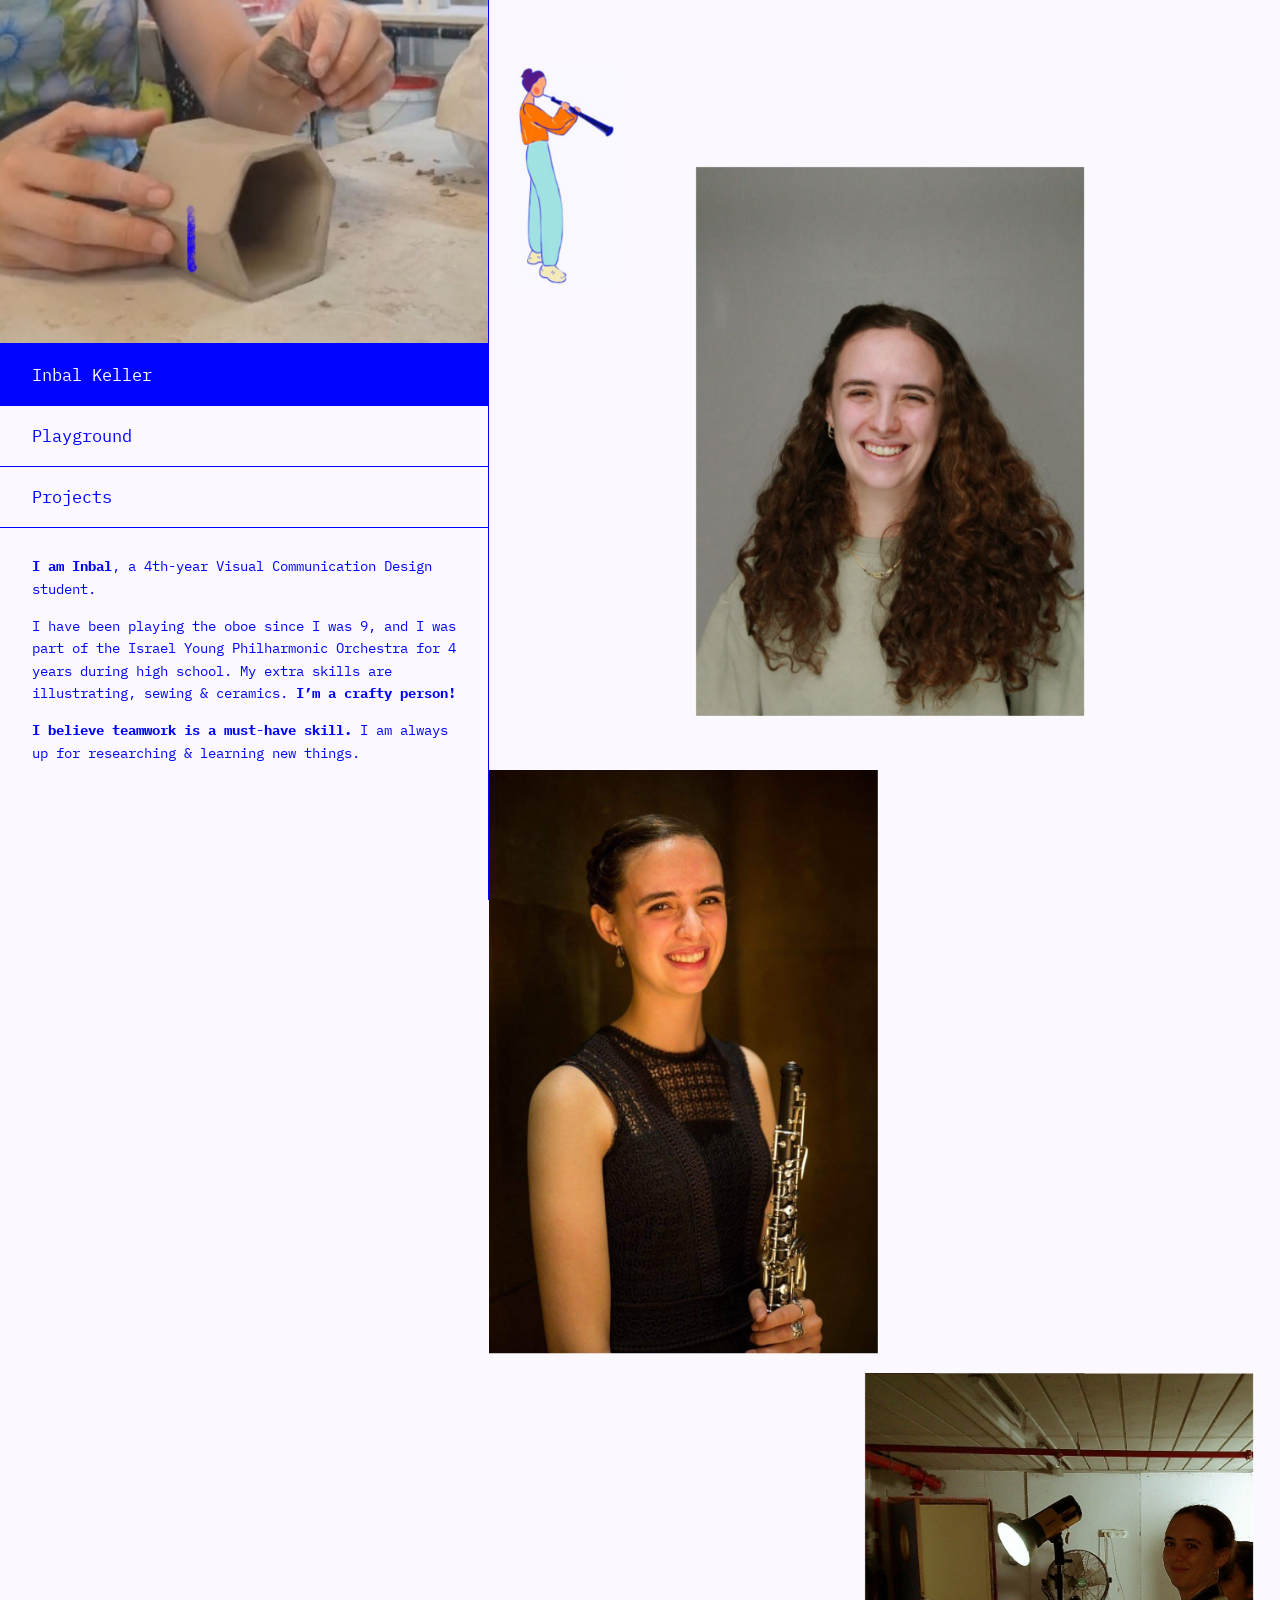
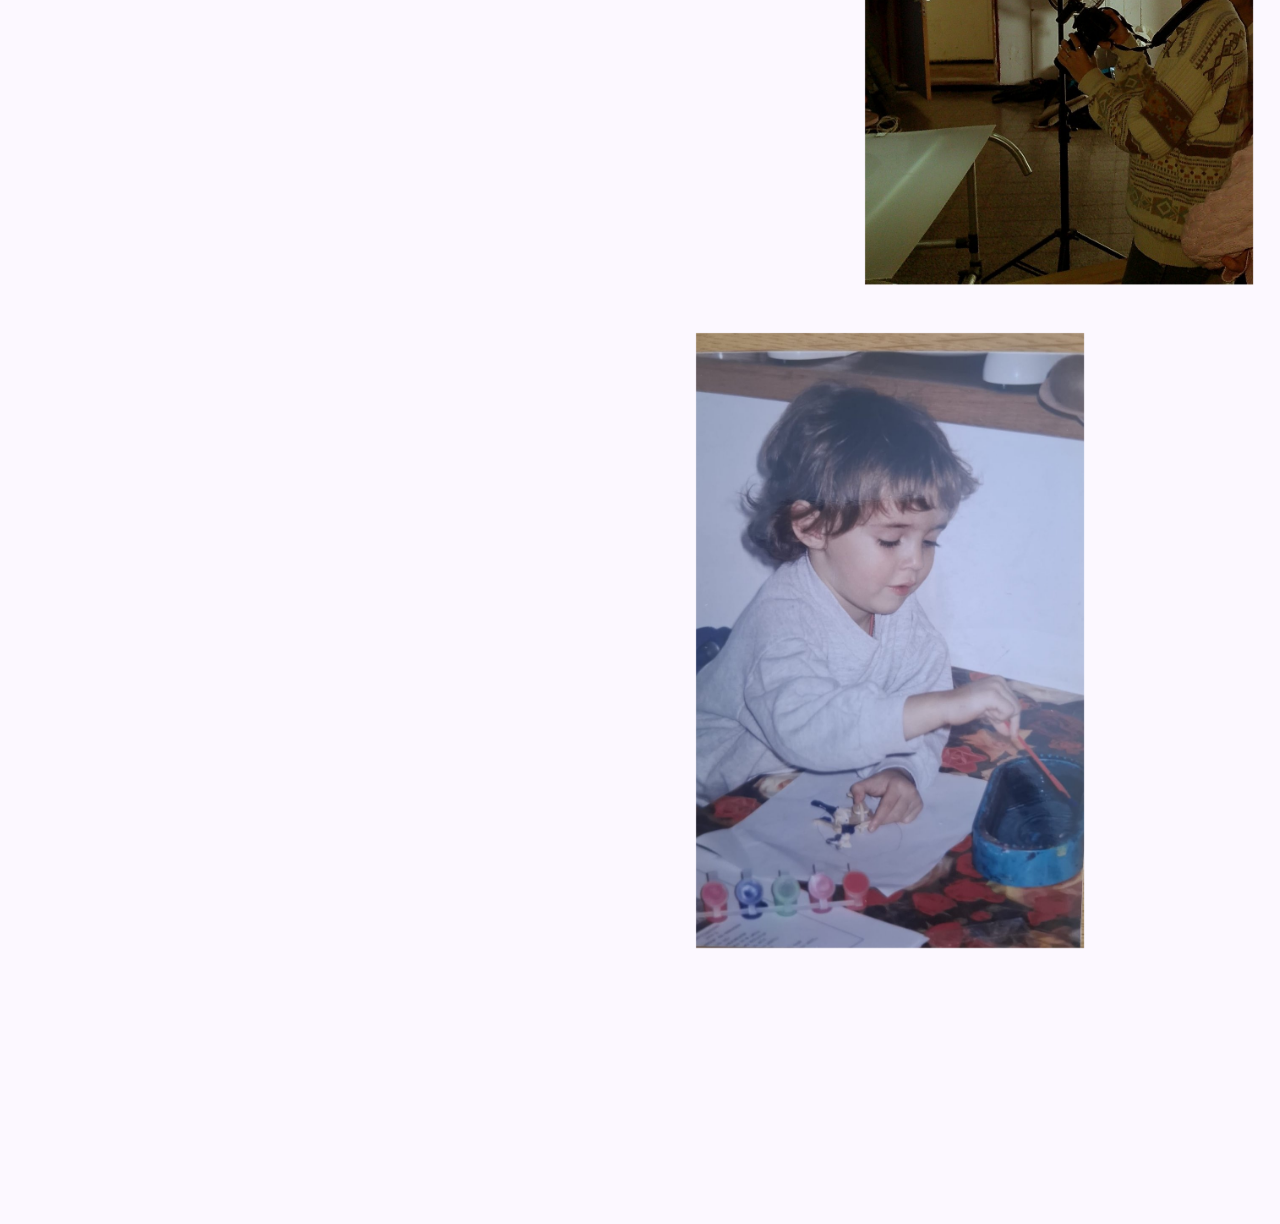
==== commit 3725eeb9: "About: remove yoga line Co-Authored-By: Claude Opus 5.5 <noreply@anthropic.com> Claude-Session: http" ====
--- a/about.html
+++ b/about.html
@@ -21,7 +21,7 @@
   <meta name="twitter:image" content="https://inbalkeller.com/images/share.jpg">
   <meta name="twitter:image:alt" content="Inbal Keller portfolio home page">
   <link rel="preload" href="fonts/ibm-plex-mono-latin-400-normal.woff2" as="font" type="font/woff2" crossorigin>
-  <link rel="stylesheet" href="style.css?v=72">
+  <link rel="stylesheet" href="style.css?v=75">
   <script>
     /* a page that animated its own nav before leaving asks the next page to appear without a second transition */
     window.addEventListener('pagereveal', function (e) {
@@ -60,7 +60,7 @@
     <div class="about-text">
       <p><b>I am Inbal</b>, a 4th-year Visual Communication <br>Design student.</p>
       <p>I have been playing the oboe since I was 9, and I <br>was part of the Israel Young Philharmonic <br>Orchestra for 4 years during high school. My <br>extra skills are illustrating, sewing &amp; <br>ceramics. <b>I’m a crafty person!</b></p>
-      <p><b>I believe teamwork is a must-have skill.</b> <br>I am always up for researching &amp; learning new <br>things. I like yoga.</p>
+      <p><b>I believe teamwork is a must-have skill.</b> <br>I am always up for researching &amp; learning new <br>things.</p>
     </div>
   </aside>
 
@@ -74,6 +74,6 @@
   </main>
 </div>
 
-<script src="script.js?v=28"></script>
+<script src="script.js?v=29"></script>
 </body>
 </html>
--- a/style.css
+++ b/style.css
@@ -857,3 +857,23 @@
 
 /* Phone menu: project names with their subtitle may wrap to two lines; give them room */
 .mobile-menu .nav-item { height: auto; min-height: var(--nav-sub-h); padding-top: 8px; padding-bottom: 8px; }
+
+/* Home on phones: thin blue line under the ceramic video too */
+@media (max-width: 899px) { .side__video { border-bottom: 1px solid var(--blue); } }
+
+/* ---------- Dia on phones: real text in the Dia font ----------
+   Headlines 34px (42dot Sans ExtraBold), running text 18px (Light / Bold), colour from Figma. */
+@font-face { font-family: "42dot Sans"; font-weight: 300 800; font-style: normal; font-display: swap; src: url("fonts/42dot-sans-latin-wght-normal.woff2") format("woff2"); }
+.dia-mob { background: #F9F6FE; color: #8365AE; font-family: "42dot Sans", var(--font); }
+.dia-mob .dm-h { margin: 0; padding: 8px 24px 12px; font-size: 34px; line-height: 1.12; font-weight: 800; text-align: center; letter-spacing: 0; text-transform: none; font-style: normal; }
+.dia-mob .dm-p { margin: 0; padding: 0 24px 16px; font-size: 18px; line-height: 1.3; font-weight: 300; text-align: center; }
+.dia-mob .dm-p b, .dia-mob li b { font-weight: 700; }
+.dia-mob .dm-p--list { padding-bottom: 10px; }
+.dia-mob .dm-bullets { list-style: none; margin: 0; padding: 16px 24px 8px; display: grid; gap: 22px; }
+.dia-mob .dm-bullets li { display: grid; grid-template-columns: 24px 1fr; gap: 16px; align-items: start; font-size: 18px; line-height: 1.3; font-weight: 300; }
+.dia-mob .dm-bullets__icon { width: 24px; height: auto; margin-top: 1px; }
+.dia-mob .dm-persona { padding: 16px 24px 24px; display: flex; flex-direction: column; align-items: center; gap: 14px; }
+.dia-mob .dm-persona__img { width: 62%; max-width: 260px; height: auto; }
+.dia-mob .dm-persona__txt { padding: 0; text-align: left; align-self: stretch; }
+/* the pressed look appears at once under the finger */
+.tile.is-tapped::after, .tile.is-tapped .tile__label { transition-duration: 0.08s; }
